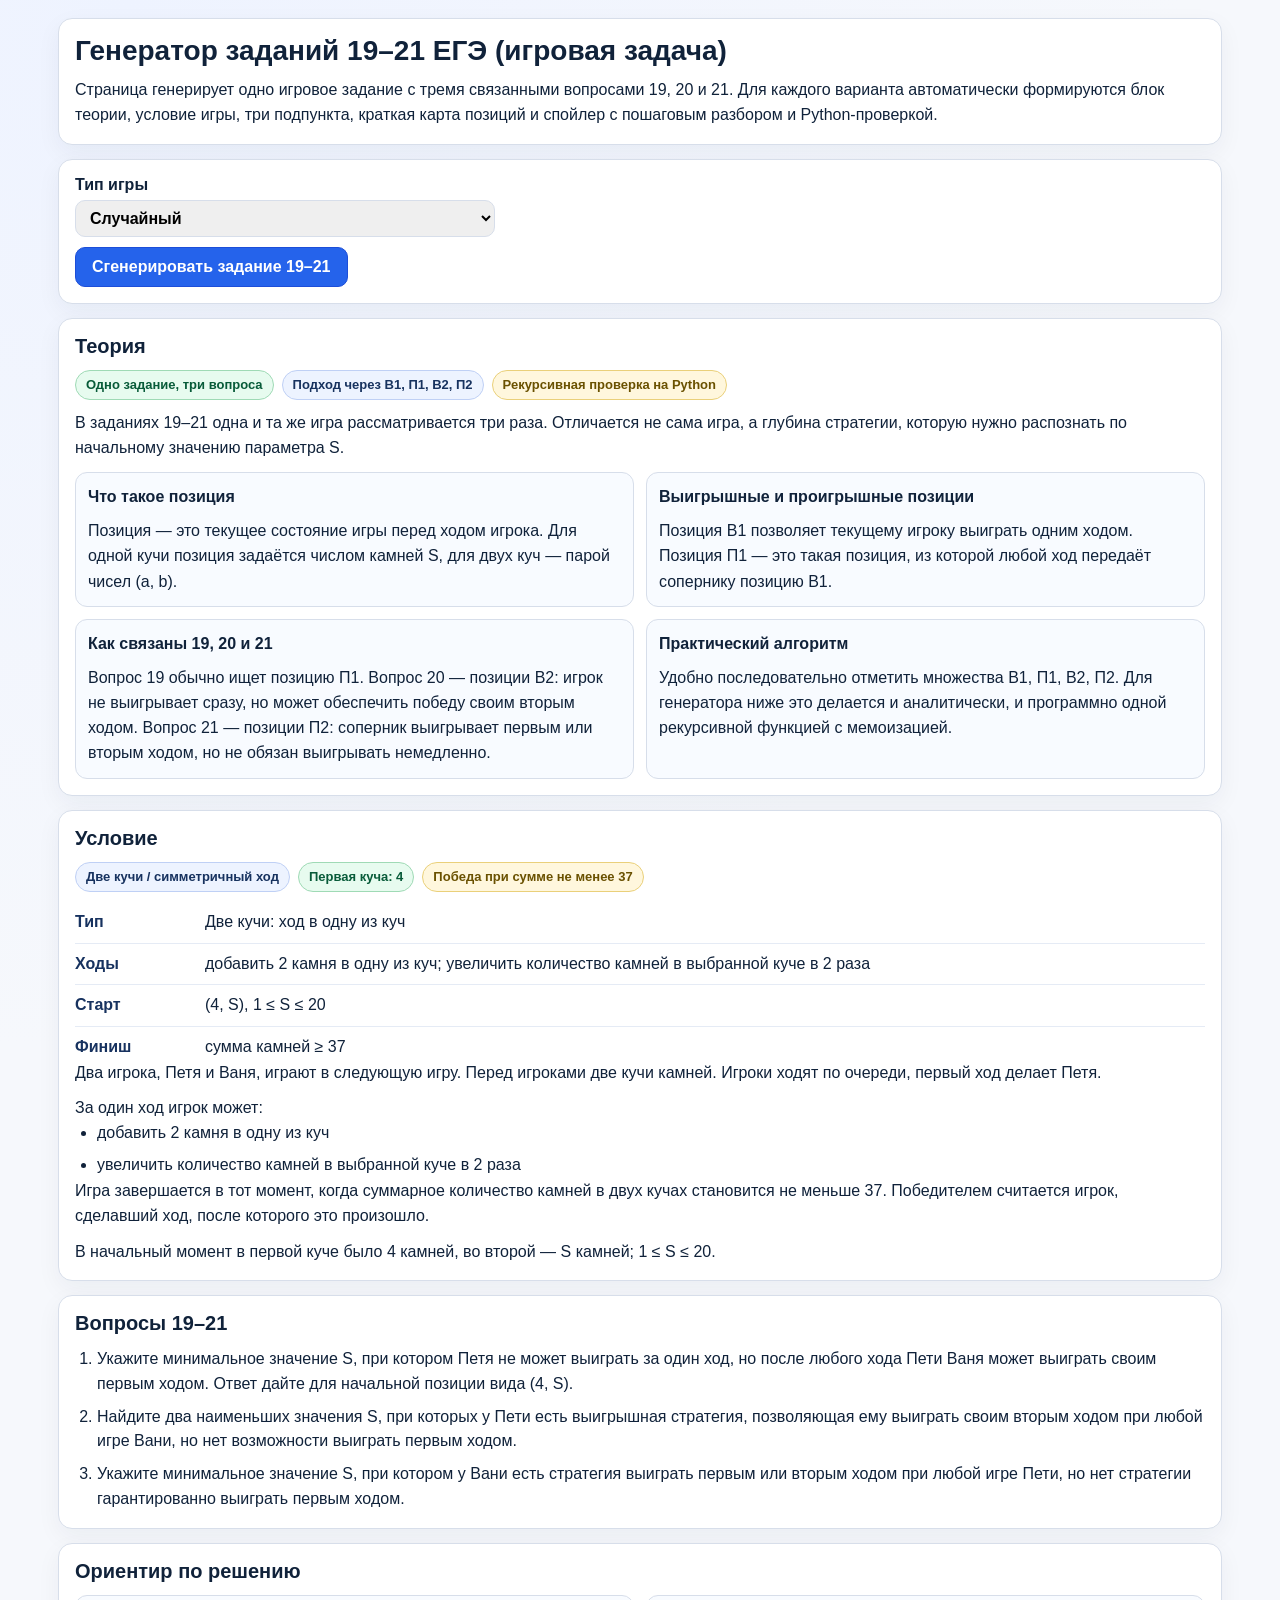
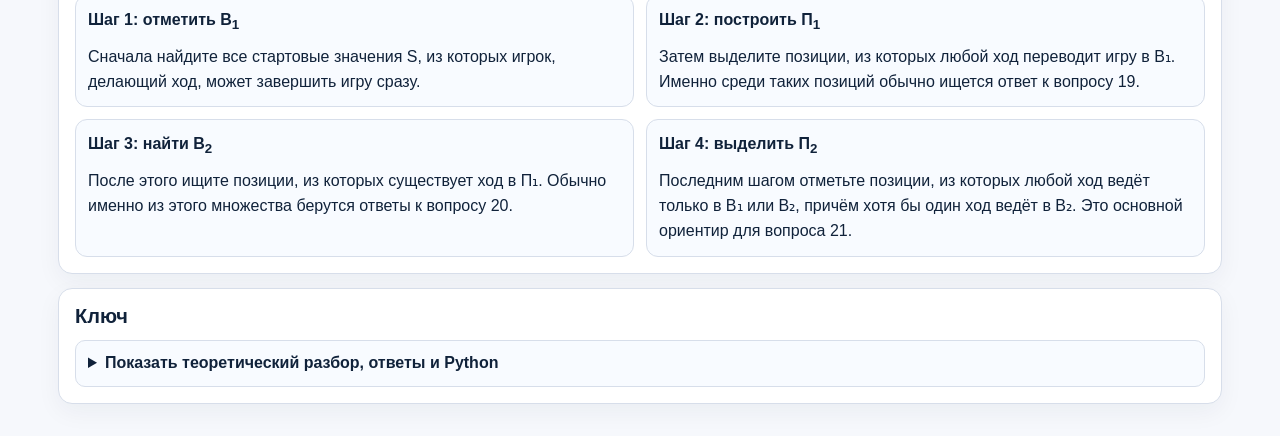
==== task19-21/index.html @ edb95ba7 "Publish task 19-21 generator for GitHub Pages" ====
<!doctype html>
<html lang="ru">
  <head>
    <meta charset="UTF-8" />
    <meta name="viewport" content="width=device-width, initial-scale=1.0" />
    <title>Генератор заданий 19-21 ЕГЭ</title>
    <link rel="stylesheet" href="styles.css" />
  </head>
  <body>
    <main class="app">
      <header class="panel">
        <h1>Генератор заданий 19–21 ЕГЭ (игровая задача)</h1>
        <p>
          Страница генерирует одно игровое задание с тремя связанными вопросами
          19, 20 и 21. Для каждого варианта автоматически формируются блок
          теории, условие игры, три подпункта, краткая карта позиций и спойлер
          с пошаговым разбором и Python-проверкой.
        </p>
      </header>

      <section class="panel controls">
        <label>
          Тип игры
          <select id="modeSelect">
            <option value="random" selected>Случайный</option>
            <option value="one_pile">Одна куча: прибавить / умножить</option>
            <option value="one_pile_three">Одна куча: три возможных хода</option>
            <option value="two_piles">Две кучи: ход в одну из куч</option>
          </select>
        </label>

        <button id="generateBtn" type="button">
          Сгенерировать задание 19–21
        </button>
      </section>

      <section class="panel">
        <h2>Теория</h2>
        <div id="theoryWrap" class="theory-wrap"></div>
      </section>

      <section class="panel">
        <h2>Условие</h2>
        <div id="taskMeta" class="task-meta"></div>
        <div id="taskText" class="task-text"></div>
      </section>

      <section class="panel">
        <h2>Вопросы 19–21</h2>
        <div id="questionWrap" class="question-wrap"></div>
      </section>

      <section class="panel">
        <h2>Ориентир по решению</h2>
        <div id="statusWrap" class="status-wrap"></div>
      </section>

      <section class="panel">
        <h2>Ключ</h2>
        <div id="solutionWrap" class="solution"></div>
      </section>
    </main>

    <script src="app.js"></script>
  </body>
</html>
---- task19-21/styles.css ----
:root {
  --bg: #f6f8fc;
  --panel: #ffffff;
  --line: #d7deea;
  --text: #10223a;
  --accent: #2563eb;
  --accent-soft: #e9f0ff;
  --ok-soft: #e7fbef;
  --warn-soft: #fff7dd;
  --rose-soft: #fff0f4;
}

* {
  box-sizing: border-box;
}

body {
  margin: 0;
  font-family: "Segoe UI", Tahoma, sans-serif;
  background: radial-gradient(circle at 10% 0%, #eef3ff 0%, var(--bg) 45%);
  color: var(--text);
}

.app {
  max-width: 1200px;
  margin: 0 auto;
  padding: 18px;
}

.panel {
  background: var(--panel);
  border: 1px solid var(--line);
  border-radius: 14px;
  padding: 16px;
  margin-bottom: 14px;
  box-shadow: 0 8px 24px rgba(16, 34, 58, 0.05);
}

h1,
h2,
h3 {
  margin-top: 0;
}

h1 {
  margin-bottom: 10px;
  font-size: 28px;
}

h2 {
  margin-bottom: 12px;
  font-size: 20px;
}

h3 {
  margin-bottom: 8px;
  font-size: 16px;
}

p {
  margin: 0;
  line-height: 1.58;
}

.controls {
  display: grid;
  gap: 10px;
}

label {
  display: flex;
  flex-direction: column;
  gap: 6px;
  font-weight: 600;
}

select,
button {
  font: inherit;
}

select {
  width: 100%;
  max-width: 420px;
  padding: 8px 10px;
  border: 1px solid var(--line);
  border-radius: 10px;
}

button {
  width: fit-content;
  padding: 10px 16px;
  border-radius: 10px;
  border: 1px solid #1d4ed8;
  background: var(--accent);
  color: #fff;
  font-weight: 700;
  cursor: pointer;
}

button:hover {
  filter: brightness(1.05);
}

.chips {
  display: flex;
  flex-wrap: wrap;
  gap: 8px;
  margin-bottom: 10px;
}

.chip {
  display: inline-flex;
  align-items: center;
  border: 1px solid #bfd0f5;
  background: #edf3ff;
  color: #17325f;
  border-radius: 999px;
  padding: 4px 10px;
  font-size: 13px;
  font-weight: 700;
}

.chip.alt {
  border-color: #9fdab5;
  background: var(--ok-soft);
  color: #085b39;
}

.chip.warn {
  border-color: #ead07a;
  background: var(--warn-soft);
  color: #6a5100;
}

.chip.rose {
  border-color: #efb5c9;
  background: var(--rose-soft);
  color: #7b2342;
}

.task-text,
.solution,
.theory-wrap,
.question-wrap,
.status-wrap,
.task-meta {
  line-height: 1.55;
}

.task-text p + p,
.theory-wrap p + p,
.task-meta p + p {
  margin-top: 10px;
}

.theory-grid,
.status-grid {
  display: grid;
  grid-template-columns: repeat(2, minmax(0, 1fr));
  gap: 12px;
  margin-top: 12px;
}

.theory-card,
.status-card,
.note-box,
.answer-box,
.python-box {
  border: 1px solid var(--line);
  border-radius: 12px;
  padding: 12px;
  background: #f8fbff;
}

.status-card strong,
.theory-card strong {
  color: #17325f;
}

.theory-card p,
.status-card p {
  margin-bottom: 8px;
}

.theory-card p:last-child,
.status-card p:last-child {
  margin-bottom: 0;
}

.question-list,
.solution-list,
.inline-list {
  margin: 0;
  padding-left: 22px;
}

.question-list li,
.solution-list li,
.inline-list li {
  margin-bottom: 8px;
}

.question-list li:last-child,
.solution-list li:last-child,
.inline-list li:last-child {
  margin-bottom: 0;
}

.muted {
  color: #516785;
  font-size: 14px;
}

.note-box {
  background: #edf3ff;
  border-color: #bfd0f5;
}

.answer-box {
  background: var(--ok-soft);
  border-color: #9fdab5;
  font-weight: 700;
}

.python-box {
  margin-top: 10px;
}

.summary-row {
  display: grid;
  grid-template-columns: 120px 1fr;
  gap: 10px;
  padding: 8px 0;
  border-bottom: 1px solid #e5ebf5;
}

.summary-row:last-child {
  border-bottom: none;
  padding-bottom: 0;
}

.summary-row strong {
  color: #17325f;
}

code,
pre {
  font-family: "Consolas", "DejaVu Sans Mono", monospace;
}

code {
  background: #eef3ff;
  border-radius: 6px;
  padding: 1px 6px;
}

pre {
  margin: 0;
  white-space: pre-wrap;
  word-break: break-word;
  line-height: 1.5;
}

details {
  border: 1px solid var(--line);
  border-radius: 10px;
  background: #f8fbff;
  padding: 10px 12px;
}

summary {
  cursor: pointer;
  font-weight: 700;
}

details[open] summary {
  margin-bottom: 12px;
}

@media (max-width: 820px) {
  .theory-grid,
  .status-grid,
  .summary-row {
    grid-template-columns: 1fr;
  }

  .summary-row {
    gap: 4px;
  }
}
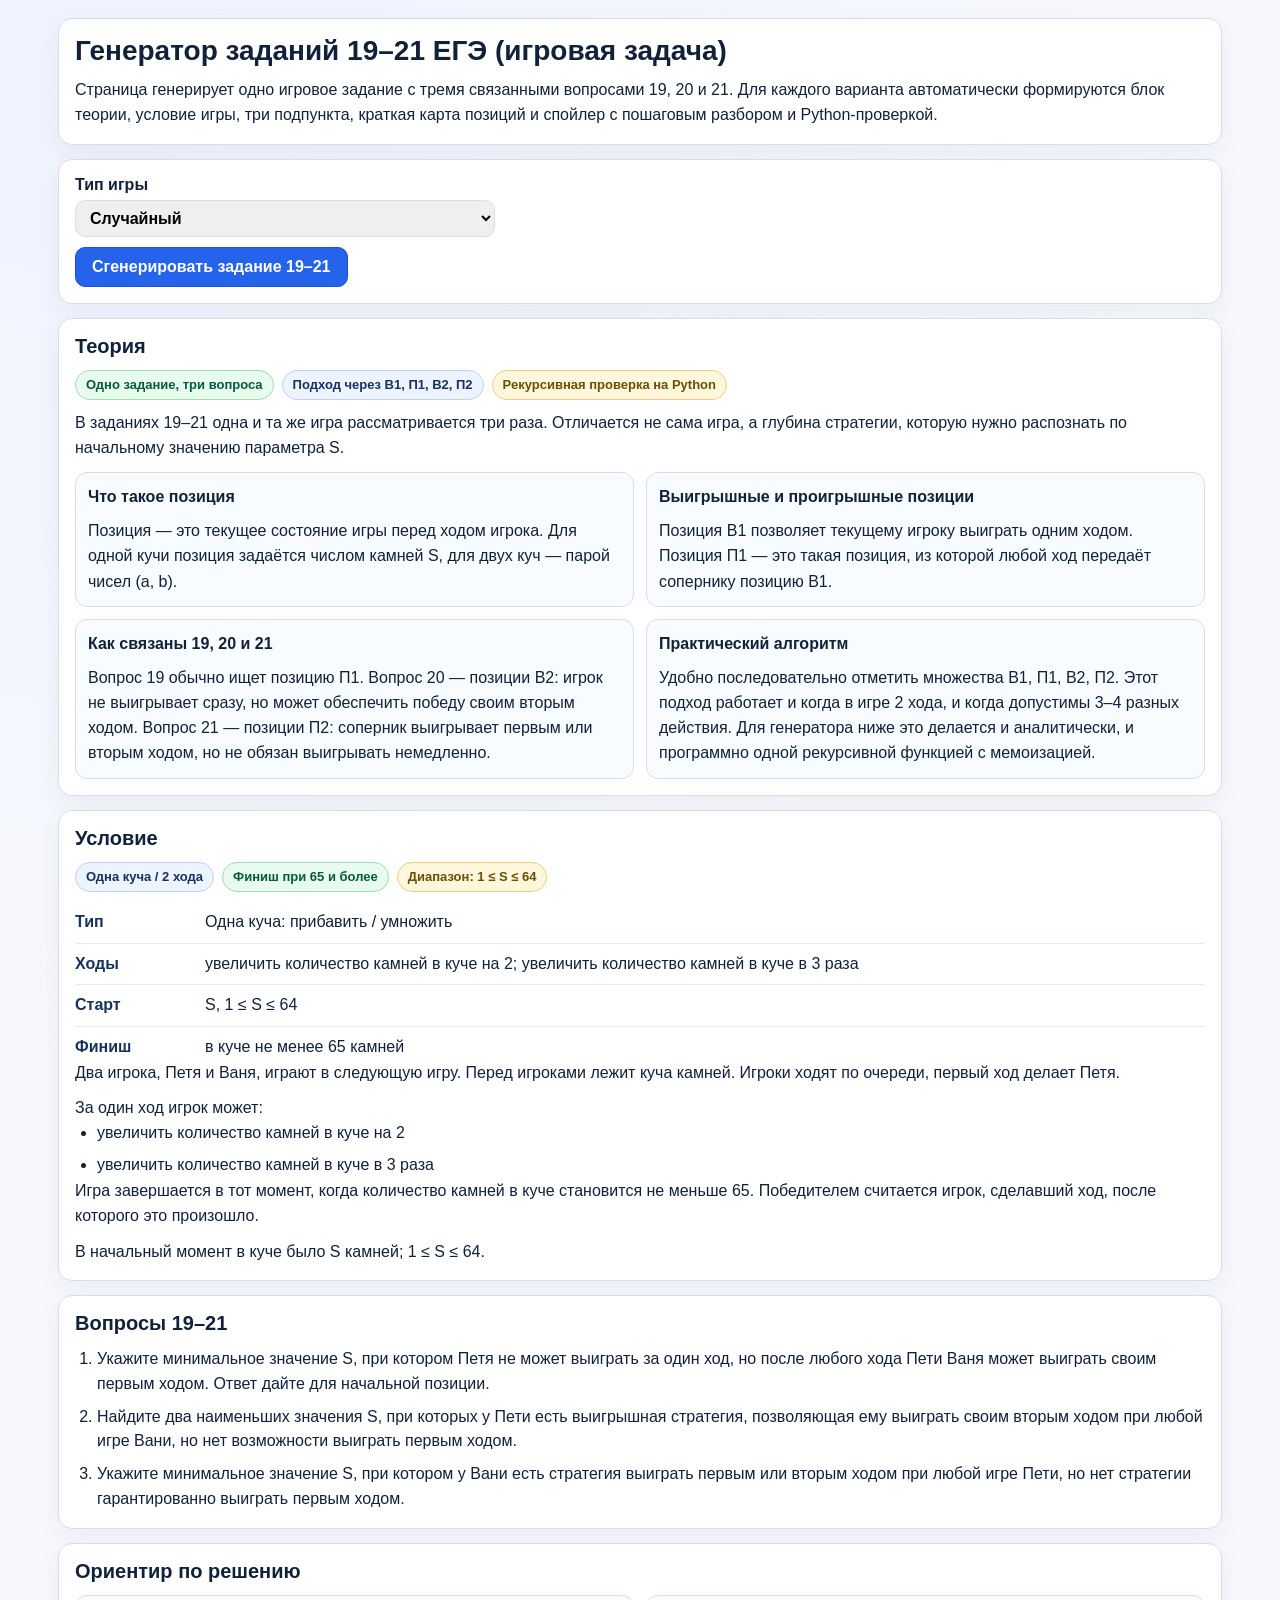
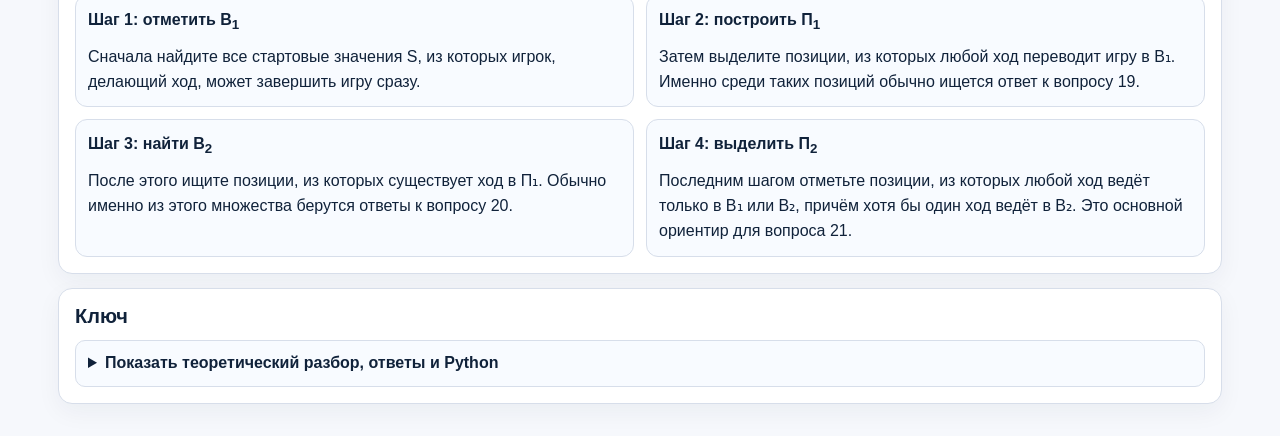
==== commit 2f16603c: "Expand task 19-21 move variants" ====
--- a/task19-21/index.html
+++ b/task19-21/index.html
@@ -25,7 +25,9 @@
             <option value="random" selected>Случайный</option>
             <option value="one_pile">Одна куча: прибавить / умножить</option>
             <option value="one_pile_three">Одна куча: три возможных хода</option>
+            <option value="one_pile_four">Одна куча: четыре возможных хода</option>
             <option value="two_piles">Две кучи: ход в одну из куч</option>
+            <option value="two_piles_extended">Две кучи: расширенный набор ходов</option>
           </select>
         </label>
 
